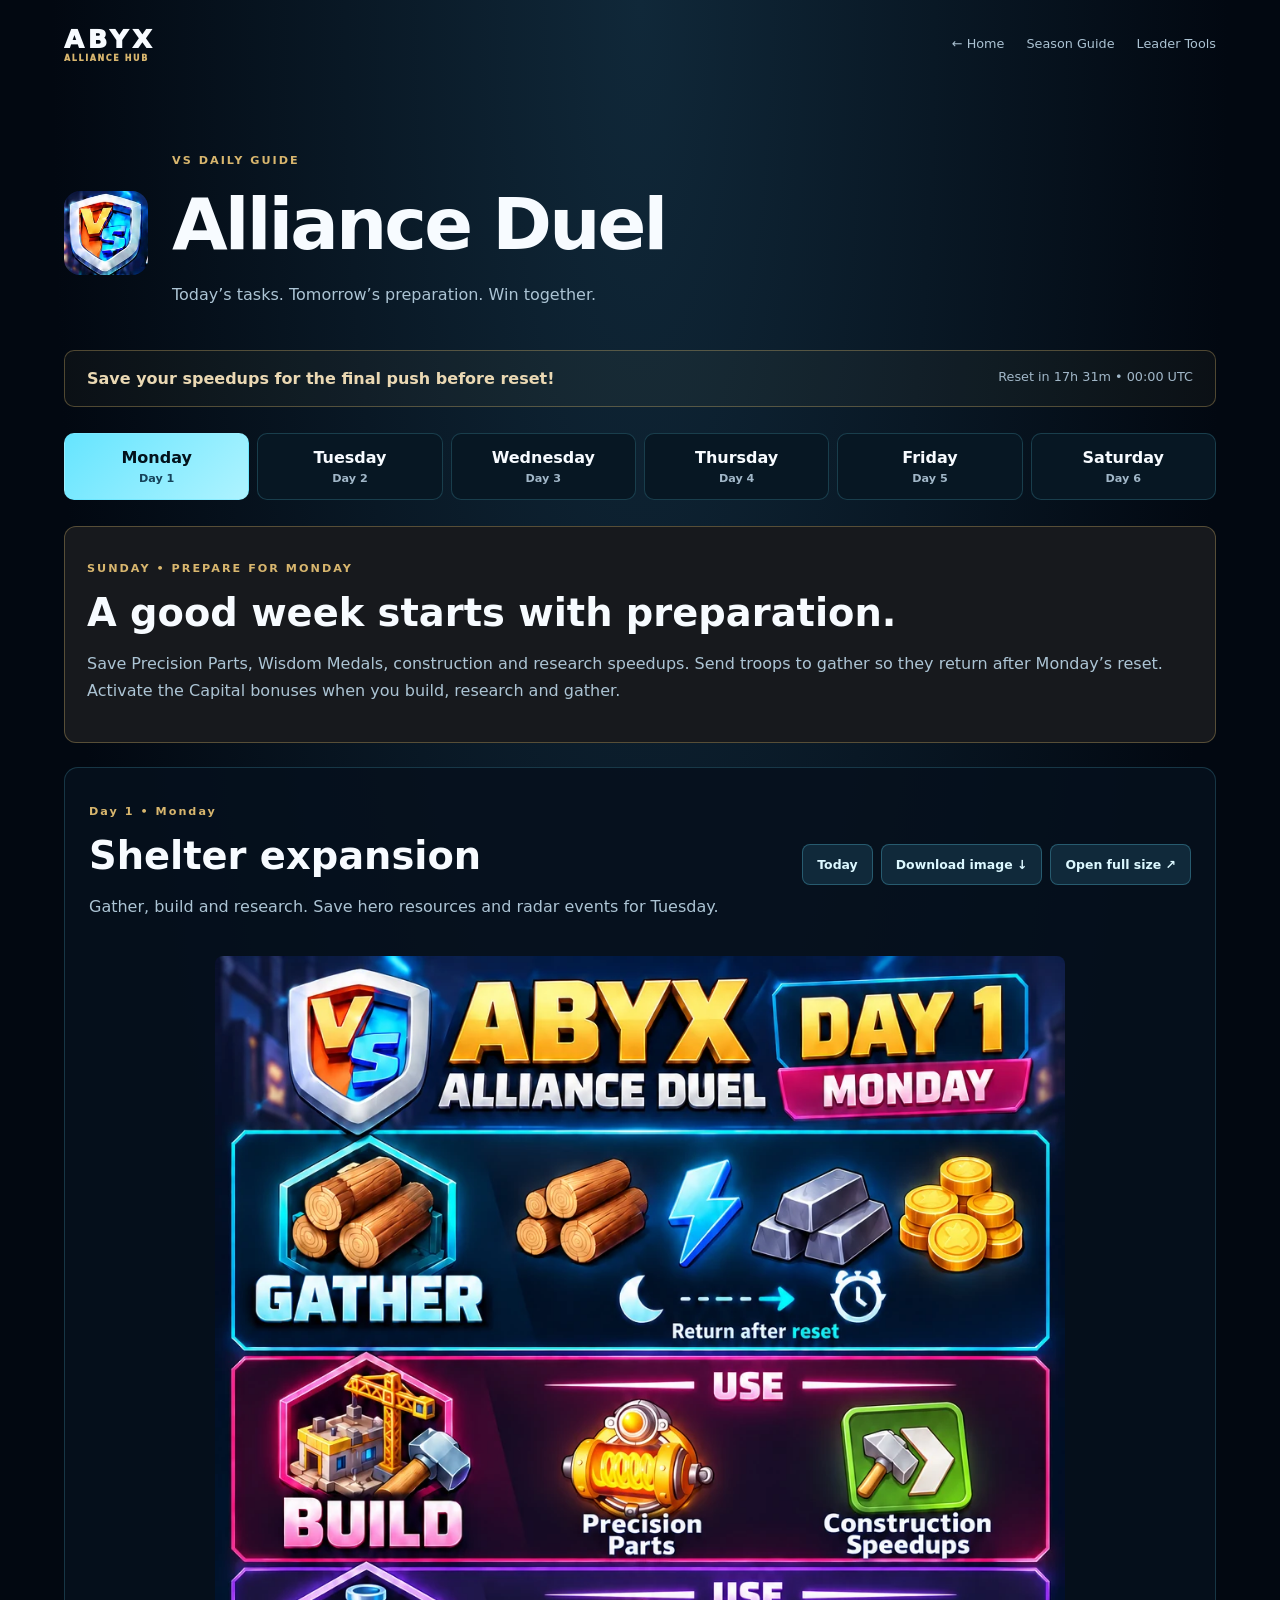
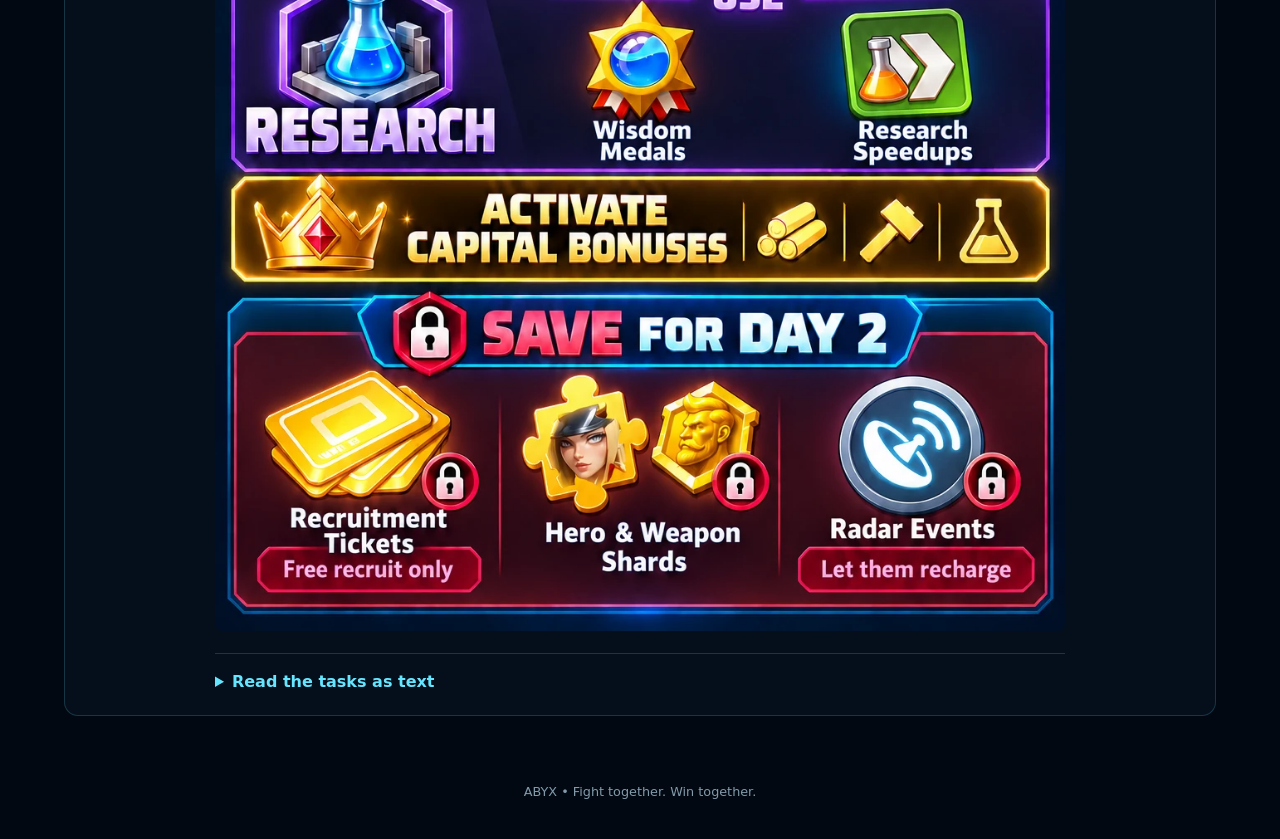
==== alliance-duel/index.html @ 2b220ae4 "Add VS Daily Guide and six-day Alliance Duel page" ====
<!doctype html>
<html lang="en">
<head>
<meta charset="utf-8"><meta name="viewport" content="width=device-width,initial-scale=1,viewport-fit=cover">
<meta name="theme-color" content="#020811"><meta name="description" content="ABYX Alliance Duel daily guide: tasks, resources to save and the final battle.">
<title>Alliance Duel • ABYX</title>
<link rel="icon" href="../abyx-icon-192.png"><link rel="apple-touch-icon" href="../abyx-icon-180.png">
<link rel="stylesheet" href="styles.css"><script src="days.js" defer></script><script src="app.js" defer></script>
</head>
<body>
<header><a class="brand" href="../">ABYX <small>ALLIANCE HUB</small></a><nav aria-label="Main navigation"><a href="../">← Home</a><a href="../season-guide/">Season Guide</a><a href="../leader-tools/">Leader Tools</a></nav></header>
<main>
<section class="intro"><img src="assets/vs.webp" width="84" height="84" alt="VS"><div><p class="eyebrow">VS DAILY GUIDE</p><h1>Alliance Duel</h1><p>Today’s tasks. Tomorrow’s preparation. Win together.</p></div></section>
<div class="notice"><strong>Save your speedups for the final push before reset!</strong><span id="reset-clock">Daily reset • 00:00 UTC</span></div>
<nav class="days" aria-label="Alliance Duel days">
<a href="#day-1" data-day="1">Monday <small>Day 1</small></a><a href="#day-2" data-day="2">Tuesday <small>Day 2</small></a><a href="#day-3" data-day="3">Wednesday <small>Day 3</small></a><a href="#day-4" data-day="4">Thursday <small>Day 4</small></a><a href="#day-5" data-day="5">Friday <small>Day 5</small></a><a href="#day-6" data-day="6">Saturday <small>Day 6</small></a>
</nav>
<section id="sunday" hidden><p class="eyebrow">SUNDAY • PREPARE FOR MONDAY</p><h2>A good week starts with preparation.</h2><p>Save Precision Parts, Wisdom Medals, construction and research speedups. Send troops to gather so they return after Monday’s reset. Activate the Capital bonuses when you build, research and gather.</p></section>
<section class="guide" aria-labelledby="day-title"><div class="guide-head"><div><p class="eyebrow" id="day-label">Day 1 • Monday</p><h2 id="day-title">Shelter expansion</h2><p id="day-summary">Gather, build and research.</p></div><div class="actions"><button id="today" type="button">Today</button><a id="download" href="assets/day-1.webp" download="ABYX-VS-Day-1.webp">Download image ↓</a><a id="full-size" href="assets/day-1.webp" target="_blank" rel="noopener">Open full size ↗</a></div></div>
<img id="guide-image" src="assets/day-1.webp" width="1024" height="1536" alt="ABYX Alliance Duel Monday tasks and Tuesday preparation" fetchpriority="high">
<p id="image-error" hidden>The image could not load. Please refresh or open the full-size image.</p>
<details><summary>Read the tasks as text</summary><div id="task-text"></div></details>
</section>
<noscript><p>Choose a full-size guide: <a href="assets/day-1.webp">Monday</a> · <a href="assets/day-2.webp">Tuesday</a> · <a href="assets/day-3.webp">Wednesday</a> · <a href="assets/day-4.webp">Thursday</a> · <a href="assets/day-5.webp">Friday</a> · <a href="assets/day-6.webp">Saturday</a>.</p></noscript>
</main><footer>ABYX • Fight together. Win together.</footer>
</body></html>
---- alliance-duel/styles.css ----
:root{color-scheme:dark;--cyan:#66e5ff;--gold:#d8b66e}*{box-sizing:border-box}body{margin:0;background:radial-gradient(ellipse at top,#102839,#020811 65%);color:#f7fbff;font-family:Inter,system-ui,-apple-system,"Segoe UI",sans-serif}a{color:inherit;text-decoration:none}header{max-width:1200px;margin:auto;padding:24px;display:flex;justify-content:space-between;align-items:center;gap:20px}.brand{font-weight:950;font-size:1.6rem;letter-spacing:.15em}.brand small{display:block;font-size:.5rem;color:var(--gold);letter-spacing:.2em}header nav{display:flex;gap:22px;font-size:.8rem;color:#abc2d2}main{max-width:1200px;margin:auto;padding:28px 24px}.intro{display:flex;gap:24px;align-items:center;padding:26px 0}.intro img{border-radius:16px}.eyebrow{color:var(--gold);font-size:.7rem;letter-spacing:.18em;font-weight:900}h1{font-size:clamp(2.5rem,6vw,4.5rem);margin:0;letter-spacing:-.04em}p{color:#acc4d4;line-height:1.65}.notice{border:1px solid #d8b66e55;border-radius:10px;padding:18px 22px;background:#d8b66e0c;display:flex;justify-content:space-between;gap:14px;flex-wrap:wrap}.notice strong{color:#ead8b3}.notice span{color:#a1b7c8;font-size:.8rem}.days{display:grid;grid-template-columns:repeat(6,1fr);gap:8px;margin:26px 0}.days a{text-align:center;border:1px solid #66e5ff30;border-radius:10px;padding:14px 6px;background:#071723;font-weight:800}.days small{display:block;color:#a1b7c8;font-size:.7rem;margin-top:5px}.days a[aria-current="true"]{background:linear-gradient(135deg,#66e5ff,#aef3ff);color:#03121b}.days a[aria-current="true"] small{color:#16435a}a:focus-visible,button:focus-visible,summary:focus-visible{outline:3px solid var(--cyan);outline-offset:4px}#sunday{padding:22px;border:1px solid #d8b66e55;border-radius:12px;margin-bottom:24px;background:#17191d}h2{margin:0;font-size:clamp(1.6rem,3vw,2.4rem)}.guide{border:1px solid #66e5ff30;border-radius:14px;padding:24px;background:#06111ddd}.guide-head{display:flex;justify-content:space-between;gap:22px;align-items:center}.guide-head p:last-child{max-width:640px}.actions{display:flex;gap:8px;flex-wrap:wrap;justify-content:flex-end}.actions a,.actions button{font:inherit;font-size:.78rem;font-weight:800;padding:12px 14px;background:#10293a;border:1px solid #66e5ff44;border-radius:8px;color:#dcf8ff;cursor:pointer;white-space:nowrap}#guide-image{display:block;width:min(100%,850px);height:auto;margin:20px auto 0;border-radius:8px;background:#020811}details{margin:22px auto 0;max-width:850px;border-top:1px solid #66e5ff30;padding-top:18px}summary{cursor:pointer;font-weight:800;color:var(--cyan)}li{margin:10px 0;color:#acc4d4;line-height:1.6}footer{padding:40px 24px;text-align:center;color:#829aaa;font-size:.8rem}[hidden]{display:none!important}@media(max-width:760px){header{align-items:flex-start}header nav{gap:12px;flex-wrap:wrap;justify-content:flex-end;font-size:.7rem}.days{grid-template-columns:repeat(3,1fr)}.guide-head{display:block}.actions{justify-content:flex-start}.guide{padding:16px}.intro{gap:16px}.intro img{width:62px;height:62px}main{padding:16px}header{padding:20px 16px}.notice{padding:16px}}
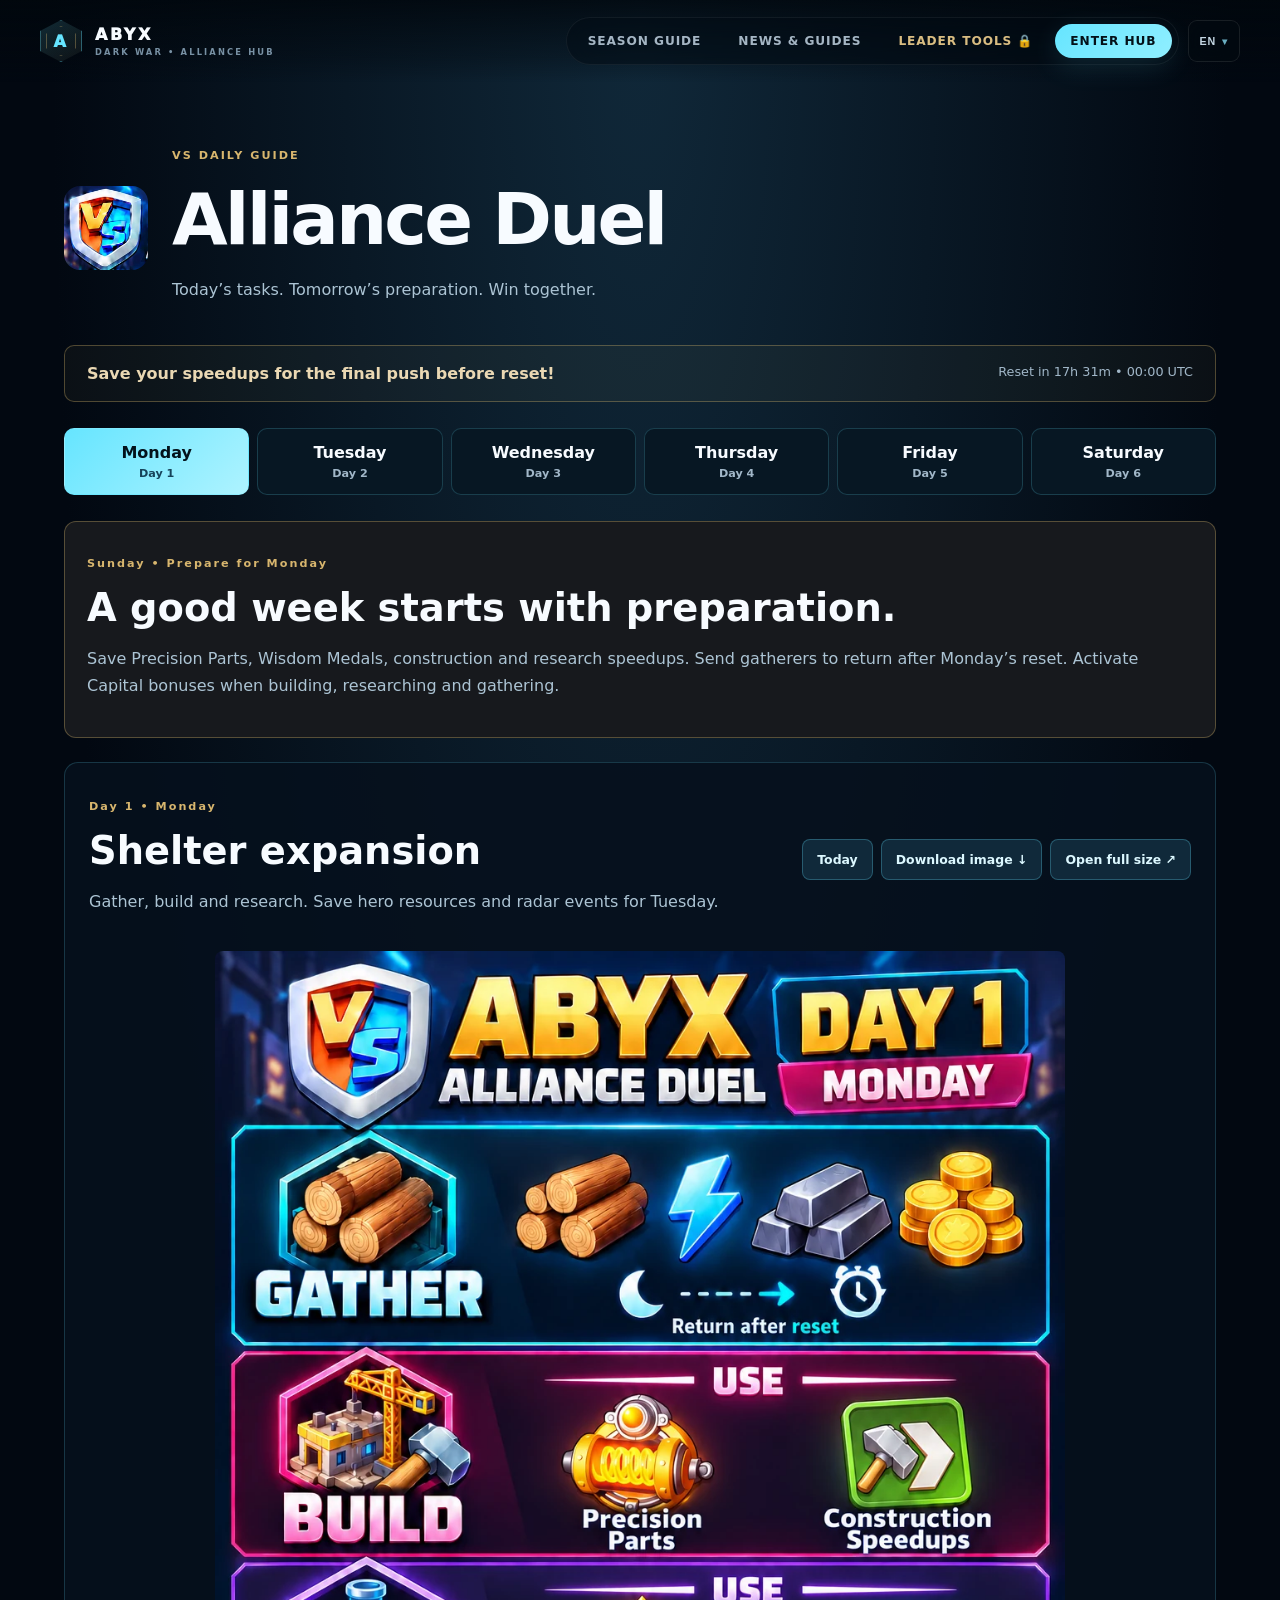
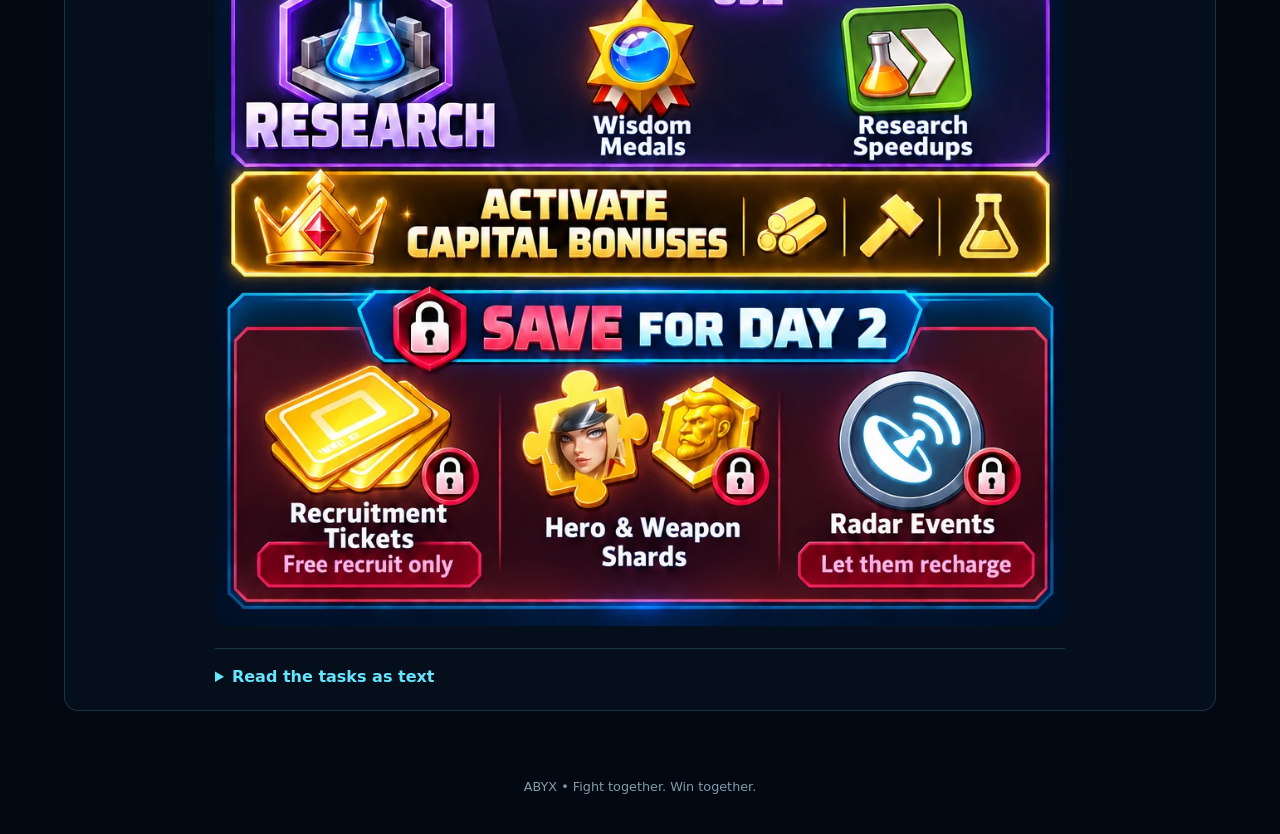
==== commit d7386d84: "Unify VS navigation with home and localize daily guides" ====
--- a/alliance-duel/index.html
+++ b/alliance-duel/index.html
@@ -5,22 +5,49 @@
 <meta name="theme-color" content="#020811"><meta name="description" content="ABYX Alliance Duel daily guide: tasks, resources to save and the final battle.">
 <title>Alliance Duel • ABYX</title>
 <link rel="icon" href="../abyx-icon-192.png"><link rel="apple-touch-icon" href="../abyx-icon-180.png">
-<link rel="stylesheet" href="styles.css"><script src="days.js" defer></script><script src="app.js" defer></script>
+<link rel="stylesheet" href="styles.css"><link rel="stylesheet" href="hub-header.css"><script src="locales.js" defer></script><script src="hub-header.js" defer></script><script src="days.js" defer></script><script src="app.js" defer></script>
 </head>
 <body>
-<header><a class="brand" href="../">ABYX <small>ALLIANCE HUB</small></a><nav aria-label="Main navigation"><a href="../">← Home</a><a href="../season-guide/">Season Guide</a><a href="../leader-tools/">Leader Tools</a></nav></header>
-<main>
-<section class="intro"><img src="assets/vs.webp" width="84" height="84" alt="VS"><div><p class="eyebrow">VS DAILY GUIDE</p><h1>Alliance Duel</h1><p>Today’s tasks. Tomorrow’s preparation. Win together.</p></div></section>
-<div class="notice"><strong>Save your speedups for the final push before reset!</strong><span id="reset-clock">Daily reset • 00:00 UTC</span></div>
+<header class="topbar">
+    <div class="shell nav">
+      <a href="../#top" class="brand" aria-label="ABYX home">
+        <span class="brand-mark">A</span>
+        <span>ABYX<small data-i18n="brandSub">Dark War • Alliance Hub</small></span>
+      </a>
+      <div class="nav-actions">
+        <nav class="nav-links" aria-label="Main navigation">
+          <a href="../season-guide/" data-i18n="navSeason">Season Guide</a>
+          <a href="../#news-guides" data-i18n="navNews">News & Guides</a>
+          <a class="leader-nav" href="../leader-tools/" data-i18n="navLeader">Leader Tools 🔒</a>
+          <a class="nav-cta" href="../#hub" data-i18n="navEnter">Enter Hub</a>
+        </nav>
+                <div class="lang-picker" id="langPicker">
+          <button class="lang-current" id="langCurrent" type="button" aria-haspopup="true" aria-expanded="false">EN</button>
+          <div class="lang-menu" id="langMenu" role="menu" aria-label="Language">
+            <button class="lang-option" type="button" data-lang="en"><span>English</span><span class="lang-code">EN</span></button>
+            <button class="lang-option" type="button" data-lang="fr"><span>Français</span><span class="lang-code">FR</span></button>
+            <button class="lang-option" type="button" data-lang="it"><span>Italiano</span><span class="lang-code">IT</span></button>
+            <button class="lang-option" type="button" data-lang="de"><span>Deutsch</span><span class="lang-code">DE</span></button>
+            <button class="lang-option" type="button" data-lang="pl"><span>Polski</span><span class="lang-code">PL</span></button>
+            <button class="lang-option" type="button" data-lang="ru"><span>Русский</span><span class="lang-code">RU</span></button>
+            <button class="lang-option" type="button" data-lang="uk"><span>Українська</span><span class="lang-code">UA</span></button>
+          </div>
+        </div>
+      </div>
+    </div>
+  </header>
+<main id="top">
+<section class="intro"><img src="assets/vs.webp" width="84" height="84" alt="VS"><div><p class="eyebrow" data-duel="guide">VS DAILY GUIDE</p><h1 data-duel="title">Alliance Duel</h1><p data-duel="intro">Today’s tasks. Tomorrow’s preparation. Win together.</p></div></section>
+<div class="notice"><strong data-duel="reminder">Save your speedups for the final push before reset!</strong><span id="reset-clock">Daily reset • 00:00 UTC</span></div>
 <nav class="days" aria-label="Alliance Duel days">
 <a href="#day-1" data-day="1">Monday <small>Day 1</small></a><a href="#day-2" data-day="2">Tuesday <small>Day 2</small></a><a href="#day-3" data-day="3">Wednesday <small>Day 3</small></a><a href="#day-4" data-day="4">Thursday <small>Day 4</small></a><a href="#day-5" data-day="5">Friday <small>Day 5</small></a><a href="#day-6" data-day="6">Saturday <small>Day 6</small></a>
 </nav>
-<section id="sunday" hidden><p class="eyebrow">SUNDAY • PREPARE FOR MONDAY</p><h2>A good week starts with preparation.</h2><p>Save Precision Parts, Wisdom Medals, construction and research speedups. Send troops to gather so they return after Monday’s reset. Activate the Capital bonuses when you build, research and gather.</p></section>
-<section class="guide" aria-labelledby="day-title"><div class="guide-head"><div><p class="eyebrow" id="day-label">Day 1 • Monday</p><h2 id="day-title">Shelter expansion</h2><p id="day-summary">Gather, build and research.</p></div><div class="actions"><button id="today" type="button">Today</button><a id="download" href="assets/day-1.webp" download="ABYX-VS-Day-1.webp">Download image ↓</a><a id="full-size" href="assets/day-1.webp" target="_blank" rel="noopener">Open full size ↗</a></div></div>
+<section id="sunday" hidden><p class="eyebrow" data-duel="sunday">SUNDAY • PREPARE FOR MONDAY</p><h2 data-duel="sundayTitle">A good week starts with preparation.</h2><p data-duel="sundayText">Save Precision Parts, Wisdom Medals, construction and research speedups. Send troops to gather so they return after Monday’s reset. Activate the Capital bonuses when you build, research and gather.</p></section>
+<section class="guide" aria-labelledby="day-title"><div class="guide-head"><div><p class="eyebrow" id="day-label">Day 1 • Monday</p><h2 id="day-title">Shelter expansion</h2><p id="day-summary">Gather, build and research.</p></div><div class="actions"><button id="today" data-duel="today" type="button">Today</button><a id="download" data-duel="download" href="assets/day-1.webp" download="ABYX-VS-Day-1.webp">Download image ↓</a><a id="full-size" data-duel="fullSize" href="assets/day-1.webp" target="_blank" rel="noopener">Open full size ↗</a></div></div>
 <img id="guide-image" src="assets/day-1.webp" width="1024" height="1536" alt="ABYX Alliance Duel Monday tasks and Tuesday preparation" fetchpriority="high">
-<p id="image-error" hidden>The image could not load. Please refresh or open the full-size image.</p>
-<details><summary>Read the tasks as text</summary><div id="task-text"></div></details>
+<p id="image-error" data-duel="error" hidden>The image could not load. Please refresh or open the full-size image.</p>
+<details><summary data-duel="readTasks">Read the tasks as text</summary><div id="task-text"></div></details>
 </section>
 <noscript><p>Choose a full-size guide: <a href="assets/day-1.webp">Monday</a> · <a href="assets/day-2.webp">Tuesday</a> · <a href="assets/day-3.webp">Wednesday</a> · <a href="assets/day-4.webp">Thursday</a> · <a href="assets/day-5.webp">Friday</a> · <a href="assets/day-6.webp">Saturday</a>.</p></noscript>
-</main><footer>ABYX • Fight together. Win together.</footer>
+</main><footer data-duel="footer">ABYX • Fight together. Win together.</footer>
 </body></html>
--- a/alliance-duel/styles.css
+++ b/alliance-duel/styles.css
@@ -1 +1,5 @@
-:root{color-scheme:dark;--cyan:#66e5ff;--gold:#d8b66e}*{box-sizing:border-box}body{margin:0;background:radial-gradient(ellipse at top,#102839,#020811 65%);color:#f7fbff;font-family:Inter,system-ui,-apple-system,"Segoe UI",sans-serif}a{color:inherit;text-decoration:none}header{max-width:1200px;margin:auto;padding:24px;display:flex;justify-content:space-between;align-items:center;gap:20px}.brand{font-weight:950;font-size:1.6rem;letter-spacing:.15em}.brand small{display:block;font-size:.5rem;color:var(--gold);letter-spacing:.2em}header nav{display:flex;gap:22px;font-size:.8rem;color:#abc2d2}main{max-width:1200px;margin:auto;padding:28px 24px}.intro{display:flex;gap:24px;align-items:center;padding:26px 0}.intro img{border-radius:16px}.eyebrow{color:var(--gold);font-size:.7rem;letter-spacing:.18em;font-weight:900}h1{font-size:clamp(2.5rem,6vw,4.5rem);margin:0;letter-spacing:-.04em}p{color:#acc4d4;line-height:1.65}.notice{border:1px solid #d8b66e55;border-radius:10px;padding:18px 22px;background:#d8b66e0c;display:flex;justify-content:space-between;gap:14px;flex-wrap:wrap}.notice strong{color:#ead8b3}.notice span{color:#a1b7c8;font-size:.8rem}.days{display:grid;grid-template-columns:repeat(6,1fr);gap:8px;margin:26px 0}.days a{text-align:center;border:1px solid #66e5ff30;border-radius:10px;padding:14px 6px;background:#071723;font-weight:800}.days small{display:block;color:#a1b7c8;font-size:.7rem;margin-top:5px}.days a[aria-current="true"]{background:linear-gradient(135deg,#66e5ff,#aef3ff);color:#03121b}.days a[aria-current="true"] small{color:#16435a}a:focus-visible,button:focus-visible,summary:focus-visible{outline:3px solid var(--cyan);outline-offset:4px}#sunday{padding:22px;border:1px solid #d8b66e55;border-radius:12px;margin-bottom:24px;background:#17191d}h2{margin:0;font-size:clamp(1.6rem,3vw,2.4rem)}.guide{border:1px solid #66e5ff30;border-radius:14px;padding:24px;background:#06111ddd}.guide-head{display:flex;justify-content:space-between;gap:22px;align-items:center}.guide-head p:last-child{max-width:640px}.actions{display:flex;gap:8px;flex-wrap:wrap;justify-content:flex-end}.actions a,.actions button{font:inherit;font-size:.78rem;font-weight:800;padding:12px 14px;background:#10293a;border:1px solid #66e5ff44;border-radius:8px;color:#dcf8ff;cursor:pointer;white-space:nowrap}#guide-image{display:block;width:min(100%,850px);height:auto;margin:20px auto 0;border-radius:8px;background:#020811}details{margin:22px auto 0;max-width:850px;border-top:1px solid #66e5ff30;padding-top:18px}summary{cursor:pointer;font-weight:800;color:var(--cyan)}li{margin:10px 0;color:#acc4d4;line-height:1.6}footer{padding:40px 24px;text-align:center;color:#829aaa;font-size:.8rem}[hidden]{display:none!important}@media(max-width:760px){header{align-items:flex-start}header nav{gap:12px;flex-wrap:wrap;justify-content:flex-end;font-size:.7rem}.days{grid-template-columns:repeat(3,1fr)}.guide-head{display:block}.actions{justify-content:flex-start}.guide{padding:16px}.intro{gap:16px}.intro img{width:62px;height:62px}main{padding:16px}header{padding:20px 16px}.notice{padding:16px}}
+:root{color-scheme:dark;--cyan:#66e5ff;--gold:#d8b66e}*{box-sizing:border-box}body{margin:0;background:radial-gradient(ellipse at top,#102839,#020811 65%);color:#f7fbff;font-family:Inter,system-ui,-apple-system,"Segoe UI",sans-serif}a{color:inherit;text-decoration:none}main{max-width:1200px;margin:auto;padding:28px 24px}.intro{display:flex;gap:24px;align-items:center;padding:26px 0}.intro img{border-radius:16px}.eyebrow{color:var(--gold);font-size:.7rem;letter-spacing:.18em;font-weight:900}h1{font-size:clamp(2.5rem,6vw,4.5rem);margin:0;letter-spacing:-.04em}p{color:#acc4d4;line-height:1.65}.notice{border:1px solid #d8b66e55;border-radius:10px;padding:18px 22px;background:#d8b66e0c;display:flex;justify-content:space-between;gap:14px;flex-wrap:wrap}.notice strong{color:#ead8b3}.notice span{color:#a1b7c8;font-size:.8rem}.days{display:grid;grid-template-columns:repeat(6,1fr);gap:8px;margin:26px 0}.days a{text-align:center;border:1px solid #66e5ff30;border-radius:10px;padding:14px 6px;background:#071723;font-weight:800}.days small{display:block;color:#a1b7c8;font-size:.7rem;margin-top:5px}.days a[aria-current="true"]{background:linear-gradient(135deg,#66e5ff,#aef3ff);color:#03121b}.days a[aria-current="true"] small{color:#16435a}a:focus-visible,button:focus-visible,summary:focus-visible{outline:3px solid var(--cyan);outline-offset:4px}#sunday{padding:22px;border:1px solid #d8b66e55;border-radius:12px;margin-bottom:24px;background:#17191d}h2{margin:0;font-size:clamp(1.6rem,3vw,2.4rem)}.guide{border:1px solid #66e5ff30;border-radius:14px;padding:24px;background:#06111ddd}.guide-head{display:flex;justify-content:space-between;gap:22px;align-items:center}.guide-head p:last-child{max-width:640px}.actions{display:flex;gap:8px;flex-wrap:wrap;justify-content:flex-end}.actions a,.actions button{font:inherit;font-size:.78rem;font-weight:800;padding:12px 14px;background:#10293a;border:1px solid #66e5ff44;border-radius:8px;color:#dcf8ff;cursor:pointer;white-space:nowrap}#guide-image{display:block;width:min(100%,850px);height:auto;margin:20px auto 0;border-radius:8px;background:#020811}details{margin:22px auto 0;max-width:850px;border-top:1px solid #66e5ff30;padding-top:18px}summary{cursor:pointer;font-weight:800;color:var(--cyan)}li{margin:10px 0;color:#acc4d4;line-height:1.6}footer{padding:40px 24px;text-align:center;color:#829aaa;font-size:.8rem}[hidden]{display:none!important}@media(max-width:760px){.days{grid-template-columns:repeat(3,1fr)}.guide-head{display:block}.actions{justify-content:flex-start}.guide{padding:16px}.intro{gap:16px}.intro img{width:62px;height:62px}main{padding:16px}.notice{padding:16px}}
+
+main{padding-top:110px}@media(max-width:640px){main{padding-top:90px}}
+
+main{padding-top:110px}@media(max-width:640px){main{padding-top:90px}}
--- a/alliance-duel/hub-header.css
+++ b/alliance-duel/hub-header.css
@@ -0,0 +1,53 @@
+:root{--max:1200px}.shell{width:min(var(--max),calc(100% - 36px));margin:auto}
+    .topbar{position:fixed;inset:0 0 auto;z-index:50}
+    .topbar:before{content:"";position:absolute;inset:0;background:linear-gradient(180deg,rgba(1,7,13,.84),rgba(1,7,13,.32) 70%,transparent);pointer-events:none}
+    .nav{min-height:82px;display:flex;align-items:center;justify-content:space-between;gap:22px;position:relative;z-index:1}
+    .brand{display:flex;align-items:center;gap:13px;font-weight:950;letter-spacing:.16em;text-transform:uppercase;white-space:nowrap}
+    .brand-mark{
+      position:relative;width:42px;height:42px;display:grid;place-items:center;
+      border:1px solid rgba(102,229,255,.32);
+      background:linear-gradient(145deg,rgba(102,229,255,.16),rgba(216,182,110,.06));
+      clip-path:polygon(50% 0,100% 26%,100% 74%,50% 100%,0 74%,0 26%);
+      box-shadow:0 0 28px rgba(45,193,231,.18);color:var(--cyan)
+    }
+    .brand-mark:after{content:"";position:absolute;inset:5px;border:1px solid rgba(216,182,110,.35);clip-path:inherit}
+    .brand small{display:block;color:#7891a4;font-size:.52rem;letter-spacing:.26em;margin-top:3px;font-weight:700}
+    .nav-links{
+      display:flex;align-items:center;gap:7px;padding:6px;
+      border:1px solid rgba(255,255,255,.06);border-radius:999px;
+      background:rgba(2,10,17,.38);backdrop-filter:blur(14px)
+    }
+    .nav-links a{padding:10px 15px;border-radius:999px;color:#a5b6c4;font-size:.76rem;font-weight:850;letter-spacing:.075em;text-transform:uppercase;transition:.2s ease}
+    .nav-links a:hover{color:#fff;background:rgba(102,229,255,.08)}
+    .leader-nav{color:#d9bd82!important}
+    .nav-cta{padding:11px 16px;border-radius:8px;color:#031018!important;background:linear-gradient(135deg,var(--cyan),#90efff);box-shadow:0 8px 28px rgba(102,229,255,.14)}
+    .nav-actions{display:flex;align-items:center;gap:9px}
+    .lang-picker{position:relative}
+    .lang-current{
+      min-width:52px;height:42px;padding:0 11px;display:flex;align-items:center;justify-content:center;gap:6px;
+      border:1px solid rgba(255,255,255,.09);border-radius:9px;background:rgba(2,10,17,.5);
+      color:#c4d7e3;backdrop-filter:blur(14px);cursor:pointer;font-size:.67rem;font-weight:900;letter-spacing:.08em;
+      transition:.2s ease
+    }
+    .lang-current:hover,.lang-picker.open .lang-current{border-color:rgba(102,229,255,.32);color:#fff;background:rgba(102,229,255,.07)}
+    .lang-current:after{content:"▾";font-size:.62rem;color:#6aaec1;transition:.2s ease}
+    .lang-picker.open .lang-current:after{transform:rotate(180deg)}
+    .lang-menu{
+      position:absolute;top:calc(100% + 9px);right:0;min-width:190px;padding:7px;
+      border:1px solid rgba(102,229,255,.14);border-radius:11px;
+      background:rgba(3,12,21,.96);backdrop-filter:blur(18px);box-shadow:0 24px 60px rgba(0,0,0,.5);
+      opacity:0;visibility:hidden;transform:translateY(-6px);transition:.18s ease
+    }
+    .lang-picker.open .lang-menu{opacity:1;visibility:visible;transform:translateY(0)}
+    .lang-option{
+      width:100%;height:37px;padding:0 11px;display:flex;align-items:center;justify-content:space-between;
+      border:0;border-radius:7px;background:transparent;color:#93a9b8;cursor:pointer;text-align:left;
+      font-size:.72rem;font-weight:800;letter-spacing:.035em
+    }
+    .lang-option:hover{color:#fff;background:rgba(102,229,255,.07)}
+    .lang-option.active{color:#07131c;background:linear-gradient(135deg,#70e9ff,#aef3ff)}
+    .lang-code{font-size:.6rem;letter-spacing:.1em;opacity:.7}
+
+
+
+@media(max-width:920px){.nav-links a:not(.nav-cta){display:none}.nav-links{border:0;background:transparent;padding:0}}@media(max-width:640px){.shell{width:min(100% - 26px,var(--max))}.nav{min-height:70px}.brand{font-size:.88rem}.brand-mark{width:37px;height:37px}.nav-cta{padding:10px 12px!important;font-size:.62rem!important}.nav-actions{gap:6px}.lang-current{min-width:46px;height:38px;padding:0 9px}.lang-menu{position:fixed;top:66px;right:13px;left:13px;min-width:0}}
